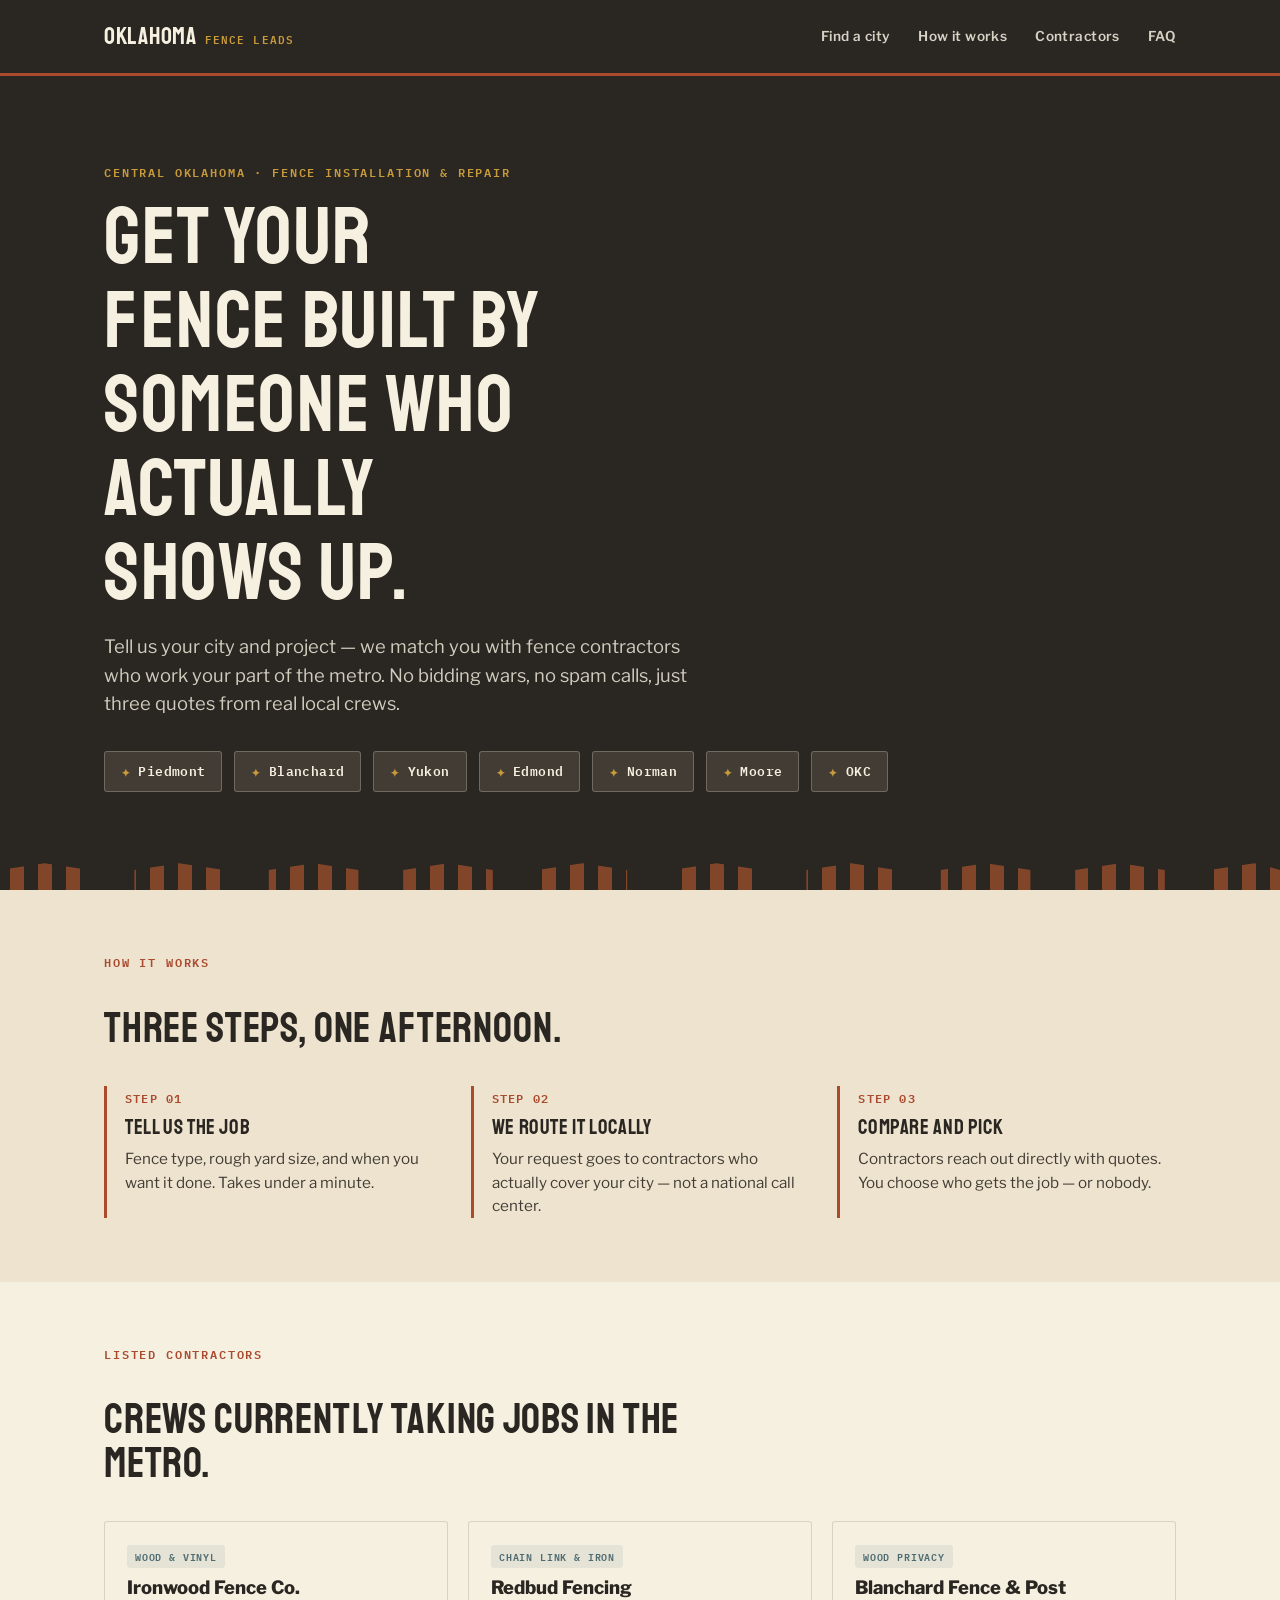
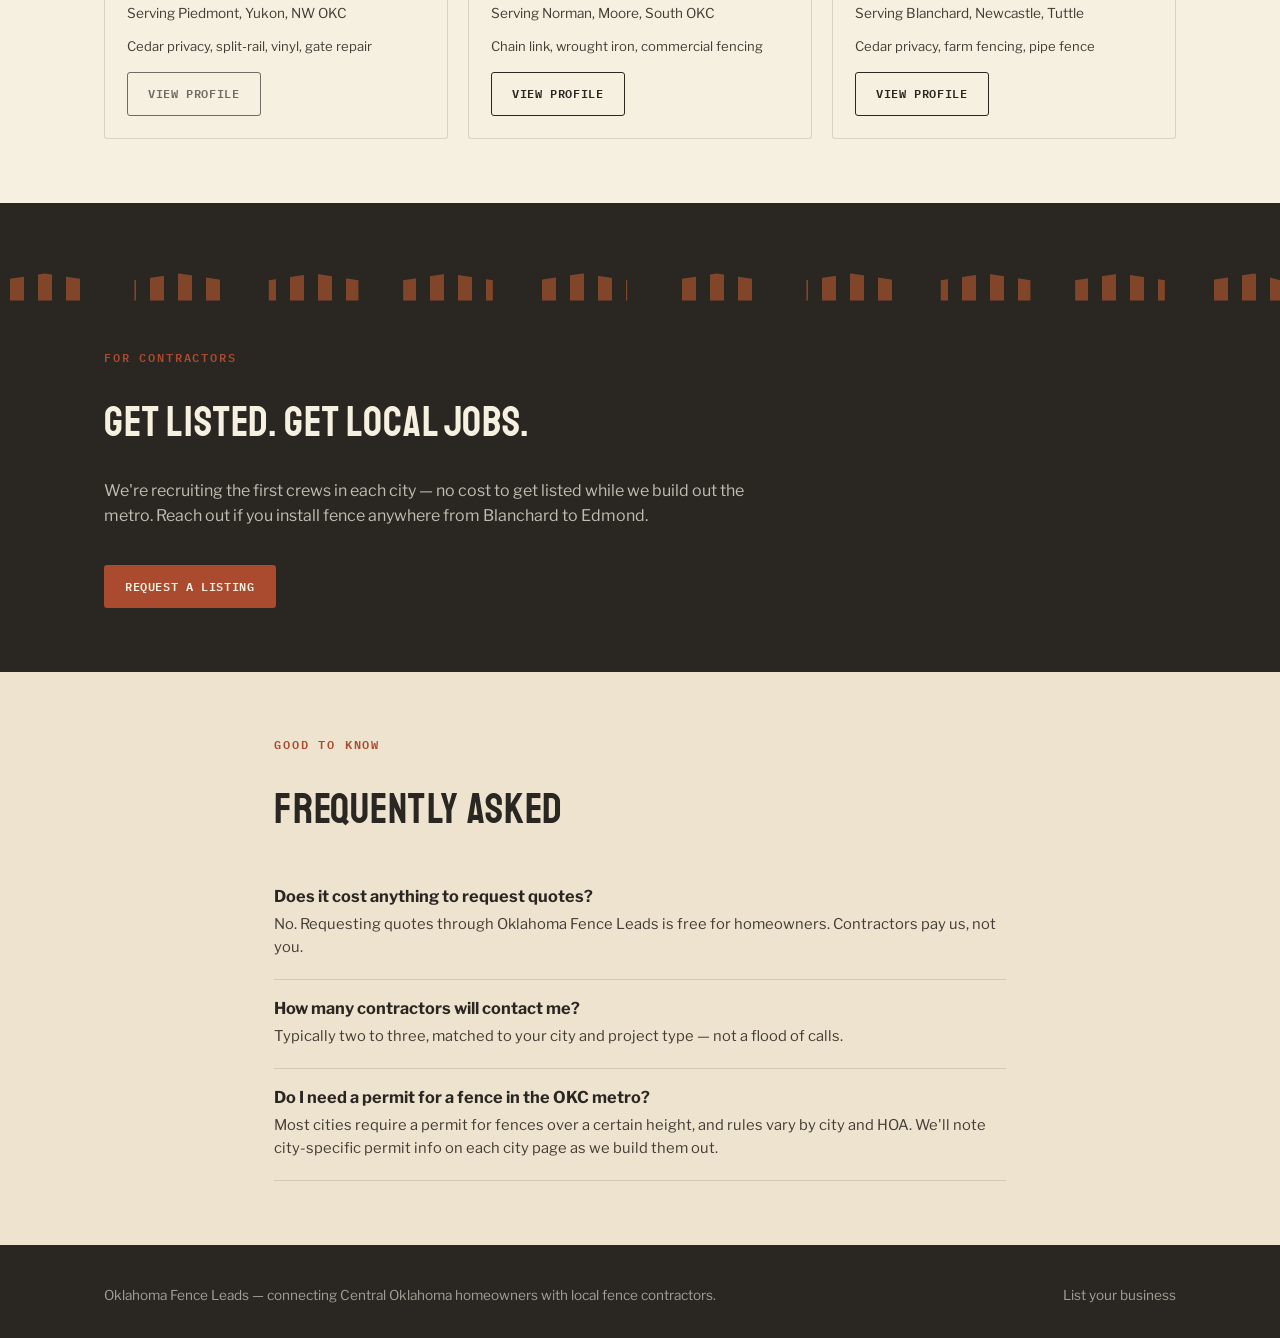
==== index.html @ 31445d44 "Add root index.html so the custom domain resolves to a page Copies the hub site content to the repo " ====
<!DOCTYPE html>
<html lang="en">
<head>
<meta charset="UTF-8">
<meta name="viewport" content="width=device-width, initial-scale=1.0">
<title>Oklahoma Fence Leads — Find Fence Contractors Across Central Oklahoma</title>
<link rel="stylesheet" href="style.css">
</head>
<body>

<header class="site-header">
  <div class="wrap">
    <a href="index.html" class="logo">OKLAHOMA <span>FENCE LEADS</span></a>
    <nav class="nav-links">
      <a href="#cities">Find a city</a>
      <a href="#how">How it works</a>
      <a href="#businesses">Contractors</a>
      <a href="#faq">FAQ</a>
    </nav>
  </div>
</header>

<section class="hero">
  <div class="wrap">
    <span class="eyebrow">Central Oklahoma · Fence Installation &amp; Repair</span>
    <h1>Get your fence built by someone who actually shows up.</h1>
    <p class="lede">Tell us your city and project — we match you with fence contractors who work your part of the metro. No bidding wars, no spam calls, just three quotes from real local crews.</p>

    <div id="cities" class="city-picker">
      <span class="city-chip">Piedmont</span>
      <span class="city-chip">Blanchard</span>
      <span class="city-chip">Yukon</span>
      <span class="city-chip">Edmond</span>
      <span class="city-chip">Norman</span>
      <span class="city-chip">Moore</span>
      <span class="city-chip">OKC</span>
    </div>
  </div>
  <div class="picket-divider"></div>
</section>

<section id="how" class="bg-limestone">
  <div class="wrap">
    <div class="section-head">
      <span class="eyebrow">How it works</span>
      <h2>Three steps, one afternoon.</h2>
    </div>
    <div class="steps">
      <div class="step">
        <span class="num">STEP 01</span>
        <h3>Tell us the job</h3>
        <p>Fence type, rough yard size, and when you want it done. Takes under a minute.</p>
      </div>
      <div class="step">
        <span class="num">STEP 02</span>
        <h3>We route it locally</h3>
        <p>Your request goes to contractors who actually cover your city — not a national call center.</p>
      </div>
      <div class="step">
        <span class="num">STEP 03</span>
        <h3>Compare and pick</h3>
        <p>Contractors reach out directly with quotes. You choose who gets the job — or nobody.</p>
      </div>
    </div>
  </div>
</section>

<section id="businesses">
  <div class="wrap">
    <div class="section-head">
      <span class="eyebrow">Listed contractors</span>
      <h2>Crews currently taking jobs in the metro.</h2>
    </div>
    <div class="card-grid">

      <div class="biz-card">
        <span class="badge">Wood &amp; Vinyl</span>
        <h3>Ironwood Fence Co.</h3>
        <div class="meta">Serving Piedmont, Yukon, NW OKC</div>
        <div class="services">Cedar privacy, split-rail, vinyl, gate repair</div>
        <div class="card-actions">
          <span class="btn btn-outline" style="cursor:default; opacity:0.65;">View profile</span>
        </div>
      </div>

      <div class="biz-card">
        <span class="badge">Chain Link &amp; Iron</span>
        <h3>Redbud Fencing</h3>
        <div class="meta">Serving Norman, Moore, South OKC</div>
        <div class="services">Chain link, wrought iron, commercial fencing</div>
        <div class="card-actions">
          <a href="#" class="btn btn-outline">View profile</a>
        </div>
      </div>

      <div class="biz-card">
        <span class="badge">Wood Privacy</span>
        <h3>Blanchard Fence &amp; Post</h3>
        <div class="meta">Serving Blanchard, Newcastle, Tuttle</div>
        <div class="services">Cedar privacy, farm fencing, pipe fence</div>
        <div class="card-actions">
          <a href="#" class="btn btn-outline">View profile</a>
        </div>
      </div>

    </div>
  </div>
</section>

<section class="bg-iron">
  <div class="picket-divider"></div>
  <div class="wrap" style="padding-top: 48px;">
    <div class="section-head">
      <span class="eyebrow">For contractors</span>
      <h2>Get listed. Get local jobs.</h2>
      <p style="color: rgba(246,240,225,0.75); margin-top: 12px;">We're recruiting the first crews in each city — no cost to get listed while we build out the metro. Reach out if you install fence anywhere from Blanchard to Edmond.</p>
    </div>
    <a href="#" class="btn btn-primary">Request a listing</a>
  </div>
</section>

<section id="faq" class="bg-limestone">
  <div class="wrap" style="max-width: 780px;">
    <div class="section-head">
      <span class="eyebrow">Good to know</span>
      <h2>Frequently asked</h2>
    </div>
    <div class="faq-item">
      <h3>Does it cost anything to request quotes?</h3>
      <p>No. Requesting quotes through Oklahoma Fence Leads is free for homeowners. Contractors pay us, not you.</p>
    </div>
    <div class="faq-item">
      <h3>How many contractors will contact me?</h3>
      <p>Typically two to three, matched to your city and project type — not a flood of calls.</p>
    </div>
    <div class="faq-item">
      <h3>Do I need a permit for a fence in the OKC metro?</h3>
      <p>Most cities require a permit for fences over a certain height, and rules vary by city and HOA. We'll note city-specific permit info on each city page as we build them out.</p>
    </div>
  </div>
</section>

<footer class="site-footer">
  <div class="wrap">
    <div>Oklahoma Fence Leads — connecting Central Oklahoma homeowners with local fence contractors.</div>
    <div><a href="#">List your business</a></div>
  </div>
</footer>

</body>
</html>
---- style.css ----
/* ============================================
   OKC METRO FENCE — design tokens
   Cedar posts, red-dirt clay, limestone caliche,
   ironwork charcoal. Signage-inspired display type.
   ============================================ */

@import url('https://fonts.googleapis.com/css2?family=Staatliches&family=Libre+Franklin:wght@400;500;600;700;800&family=IBM+Plex+Mono:wght@500;600&display=swap');

:root {
  --cedar: #8B4A2B;
  --clay: #AA4A2E;
  --clay-dark: #863823;
  --limestone: #EDE3CF;
  --limestone-hi: #F6F0E1;
  --iron: #2A2622;
  --iron-soft: #423C34;
  --prairie: #4E6B72;
  --gold: #C79A3B;
  --line: rgba(42,38,34,0.14);

  --display: 'Staatliches', sans-serif;
  --body: 'Libre Franklin', sans-serif;
  --mono: 'IBM Plex Mono', monospace;

  --radius: 3px;
}

* { box-sizing: border-box; }

html { scroll-behavior: smooth; }

body {
  margin: 0;
  font-family: var(--body);
  color: var(--iron);
  background: var(--limestone-hi);
  line-height: 1.55;
  -webkit-font-smoothing: antialiased;
}

h1, h2, h3, .display {
  font-family: var(--display);
  letter-spacing: 0.02em;
  font-weight: 400;
  line-height: 1.05;
  text-transform: uppercase;
  color: var(--iron);
}

h1 { font-size: clamp(2.6rem, 7vw, 5rem); }
h2 { font-size: clamp(1.8rem, 4vw, 2.6rem); }
h3 { font-size: 1.3rem; letter-spacing: 0.03em; }

p { margin: 0 0 1rem; }

a { color: inherit; text-decoration: none; }

.eyebrow {
  font-family: var(--mono);
  font-size: 0.72rem;
  letter-spacing: 0.16em;
  text-transform: uppercase;
  color: var(--clay);
  font-weight: 600;
}

.wrap {
  max-width: 1120px;
  margin: 0 auto;
  padding: 0 24px;
}

/* ---------- header ---------- */
.site-header {
  background: var(--iron);
  color: var(--limestone-hi);
  padding: 18px 0;
  position: sticky;
  top: 0;
  z-index: 50;
  border-bottom: 3px solid var(--clay);
}
.site-header .wrap {
  display: flex;
  align-items: center;
  justify-content: space-between;
}
.logo {
  font-family: var(--display);
  font-size: 1.5rem;
  letter-spacing: 0.03em;
  color: var(--limestone-hi);
  display: flex;
  align-items: baseline;
  gap: 8px;
}
.logo span {
  color: var(--gold);
  font-family: var(--mono);
  font-size: 0.7rem;
  letter-spacing: 0.1em;
  text-transform: uppercase;
  font-weight: 600;
}
.nav-links { display: flex; gap: 28px; font-size: 0.85rem; font-weight: 600; letter-spacing: 0.03em; }
.nav-links a { opacity: 0.85; }
.nav-links a:hover { opacity: 1; color: var(--gold); }

/* ---------- picket fence divider — signature element ---------- */
.picket-divider {
  height: 34px;
  width: 100%;
  background-repeat: repeat-x;
  background-size: 28px 34px;
  background-position: bottom;
  background-image:
    linear-gradient(var(--cedar), var(--cedar)),
    linear-gradient(var(--cedar), var(--cedar));
  background-image: repeating-linear-gradient(
    to right,
    var(--cedar) 0px,
    var(--cedar) 14px,
    transparent 14px,
    transparent 28px
  );
  clip-path: polygon(
    0% 100%, 0% 40%, 3.5% 20%, 7% 40%, 7% 100%,
    10.5% 100%, 10.5% 40%, 14% 20%, 17.5% 40%, 17.5% 100%,
    21% 100%, 21% 40%, 24.5% 20%, 28% 40%, 28% 100%,
    31.5% 100%, 31.5% 40%, 35% 20%, 38.5% 40%, 38.5% 100%,
    42% 100%, 42% 40%, 45.5% 20%, 49% 40%, 49% 100%,
    52.5% 100%, 52.5% 40%, 56% 20%, 59.5% 40%, 59.5% 100%,
    63% 100%, 63% 40%, 66.5% 20%, 70% 40%, 70% 100%,
    73.5% 100%, 73.5% 40%, 77% 20%, 80.5% 40%, 80.5% 100%,
    84% 100%, 84% 40%, 87.5% 20%, 91% 40%, 91% 100%,
    94.5% 100%, 94.5% 40%, 98% 20%, 100% 40%, 100% 100%
  );
  opacity: 0.9;
}
.picket-divider.rail::before {
  content: '';
}

/* ---------- hero ---------- */
.hero {
  background: var(--iron);
  color: var(--limestone-hi);
  padding: 84px 0 0;
  position: relative;
  overflow: hidden;
}
.hero .wrap { position: relative; z-index: 2; padding-bottom: 56px; }
.hero .eyebrow { color: var(--gold); }
.hero h1 { color: var(--limestone-hi); margin: 10px 0 18px; max-width: 11ch; }
.hero p.lede {
  font-size: 1.15rem;
  max-width: 46ch;
  color: rgba(246,240,225,0.82);
  margin-bottom: 32px;
}

/* ---------- city picker (mile-marker styled chips) ---------- */
.city-picker {
  display: flex;
  flex-wrap: wrap;
  gap: 12px;
  margin-bottom: 8px;
}
.city-chip {
  font-family: var(--mono);
  font-size: 0.8rem;
  font-weight: 600;
  letter-spacing: 0.03em;
  color: var(--limestone-hi);
  background: var(--iron-soft);
  border: 1px solid rgba(246,240,225,0.25);
  border-radius: var(--radius);
  padding: 10px 16px;
  display: inline-flex;
  align-items: center;
  gap: 8px;
  transition: background 0.15s, border-color 0.15s, transform 0.15s;
}
.city-chip::before {
  content: '\2726';
  color: var(--gold);
  font-size: 0.7rem;
}
.city-chip:hover {
  background: var(--clay);
  border-color: var(--clay);
  transform: translateY(-1px);
}

/* ---------- sections ---------- */
section { padding: 64px 0; }
.section-head { margin-bottom: 36px; max-width: 60ch; }
.section-head .eyebrow { display: block; margin-bottom: 10px; }

.bg-limestone { background: var(--limestone); }
.bg-iron { background: var(--iron); color: var(--limestone-hi); }
.bg-iron h2, .bg-iron h3 { color: var(--limestone-hi); }

/* ---------- how it works ---------- */
.steps {
  display: grid;
  grid-template-columns: repeat(3, 1fr);
  gap: 28px;
}
.step {
  border-left: 3px solid var(--clay);
  padding-left: 18px;
}
.step .num {
  font-family: var(--mono);
  font-size: 0.75rem;
  color: var(--clay);
  font-weight: 600;
  letter-spacing: 0.1em;
}
.step h3 { margin: 6px 0 8px; }
.step p { font-size: 0.95rem; color: var(--iron-soft); margin: 0; }

/* ---------- business cards ---------- */
.card-grid {
  display: grid;
  grid-template-columns: repeat(auto-fill, minmax(280px, 1fr));
  gap: 20px;
}
.biz-card {
  background: var(--limestone-hi);
  border: 1px solid var(--line);
  border-radius: var(--radius);
  padding: 22px;
  transition: box-shadow 0.15s, transform 0.15s;
}
.biz-card:hover { box-shadow: 0 8px 24px rgba(42,38,34,0.12); transform: translateY(-2px); }
.biz-card .badge {
  display: inline-block;
  font-family: var(--mono);
  font-size: 0.65rem;
  letter-spacing: 0.08em;
  text-transform: uppercase;
  font-weight: 600;
  color: var(--prairie);
  background: rgba(78,107,114,0.1);
  border-radius: var(--radius);
  padding: 3px 8px;
  margin-bottom: 10px;
}
.biz-card h3 { margin: 0 0 6px; text-transform: none; font-family: var(--body); font-weight: 800; font-size: 1.15rem; letter-spacing: 0; }
.biz-card .meta { font-size: 0.85rem; color: var(--iron-soft); margin-bottom: 12px; }
.biz-card .services { font-size: 0.82rem; color: var(--iron-soft); margin-bottom: 16px; }
.biz-card .card-actions { display: flex; gap: 10px; }

.btn {
  display: inline-flex;
  align-items: center;
  justify-content: center;
  font-family: var(--mono);
  font-size: 0.78rem;
  font-weight: 600;
  letter-spacing: 0.05em;
  text-transform: uppercase;
  padding: 11px 20px;
  border-radius: var(--radius);
  border: 1px solid transparent;
  cursor: pointer;
}
.btn-primary { background: var(--clay); color: var(--limestone-hi); }
.btn-primary:hover { background: var(--clay-dark); }
.btn-outline { background: transparent; color: var(--iron); border-color: var(--iron); }
.btn-outline:hover { background: var(--iron); color: var(--limestone-hi); }
.btn-outline.on-dark { color: var(--limestone-hi); border-color: rgba(246,240,225,0.4); }
.btn-outline.on-dark:hover { background: var(--limestone-hi); color: var(--iron); }
.btn-block { width: 100%; }

/* ---------- lead form ---------- */
.lead-form {
  background: var(--limestone-hi);
  border: 1px solid var(--line);
  border-radius: var(--radius);
  padding: 32px;
}
.lead-form .field { margin-bottom: 16px; }
.lead-form label {
  display: block;
  font-family: var(--mono);
  font-size: 0.72rem;
  letter-spacing: 0.08em;
  text-transform: uppercase;
  color: var(--iron-soft);
  margin-bottom: 6px;
}
.lead-form input, .lead-form select, .lead-form textarea {
  width: 100%;
  font-family: var(--body);
  font-size: 0.95rem;
  padding: 11px 13px;
  border: 1px solid var(--line);
  border-radius: var(--radius);
  background: #fff;
  color: var(--iron);
}
.lead-form input:focus, .lead-form select:focus, .lead-form textarea:focus {
  outline: 2px solid var(--clay);
  outline-offset: 1px;
}
.form-row { display: flex; gap: 14px; }
.form-row .field { flex: 1; }

.confirm-box {
  display: none;
  background: rgba(78,107,114,0.1);
  border: 1px solid var(--prairie);
  border-radius: var(--radius);
  padding: 20px;
  font-size: 0.92rem;
}
.confirm-box strong { display: block; font-family: var(--display); font-size: 1.1rem; letter-spacing: 0.02em; margin-bottom: 4px; text-transform: uppercase; }

/* ---------- FAQ ---------- */
.faq-item { border-bottom: 1px solid var(--line); padding: 20px 0; }
.faq-item h3 { text-transform: none; font-family: var(--body); font-weight: 700; font-size: 1.02rem; letter-spacing: 0; margin: 0 0 8px; }
.faq-item p { font-size: 0.92rem; color: var(--iron-soft); margin: 0; }

/* ---------- footer ---------- */
.site-footer {
  background: var(--iron);
  color: rgba(246,240,225,0.6);
  padding: 40px 0 32px;
  font-size: 0.85rem;
}
.site-footer .wrap { display: flex; justify-content: space-between; flex-wrap: wrap; gap: 20px; }
.site-footer a:hover { color: var(--gold); }

/* ---------- profile page specifics ---------- */
.profile-hero {
  background: var(--iron);
  color: var(--limestone-hi);
  padding: 56px 0;
}
.profile-hero .badge-row { display: flex; gap: 8px; margin-bottom: 14px; }
.profile-hero .badge-row .badge {
  font-family: var(--mono);
  font-size: 0.68rem;
  letter-spacing: 0.08em;
  text-transform: uppercase;
  font-weight: 600;
  color: var(--gold);
  border: 1px solid rgba(199,154,59,0.5);
  border-radius: var(--radius);
  padding: 4px 10px;
}
.profile-hero h1 { color: var(--limestone-hi); font-size: clamp(2rem, 5vw, 3.2rem); }
.profile-grid {
  display: grid;
  grid-template-columns: 1.6fr 1fr;
  gap: 40px;
  align-items: start;
}
.info-list { list-style: none; margin: 0; padding: 0; }
.info-list li { display: flex; gap: 10px; padding: 10px 0; border-bottom: 1px solid var(--line); font-size: 0.92rem; }
.info-list .k { font-family: var(--mono); font-size: 0.72rem; text-transform: uppercase; letter-spacing: 0.06em; color: var(--prairie); min-width: 120px; }

.breadcrumb { font-family: var(--mono); font-size: 0.75rem; color: rgba(246,240,225,0.6); margin-bottom: 20px; }
.breadcrumb a:hover { color: var(--gold); }

/* ---------- responsive ---------- */
@media (max-width: 780px) {
  .steps { grid-template-columns: 1fr; gap: 32px; }
  .profile-grid { grid-template-columns: 1fr; }
  .nav-links { display: none; }
  .form-row { flex-direction: column; gap: 0; }
  .site-footer .wrap { flex-direction: column; }
  .logo { font-size: 1.15rem; }
}

@media (prefers-reduced-motion: reduce) {
  * { transition: none !important; scroll-behavior: auto !important; }
}
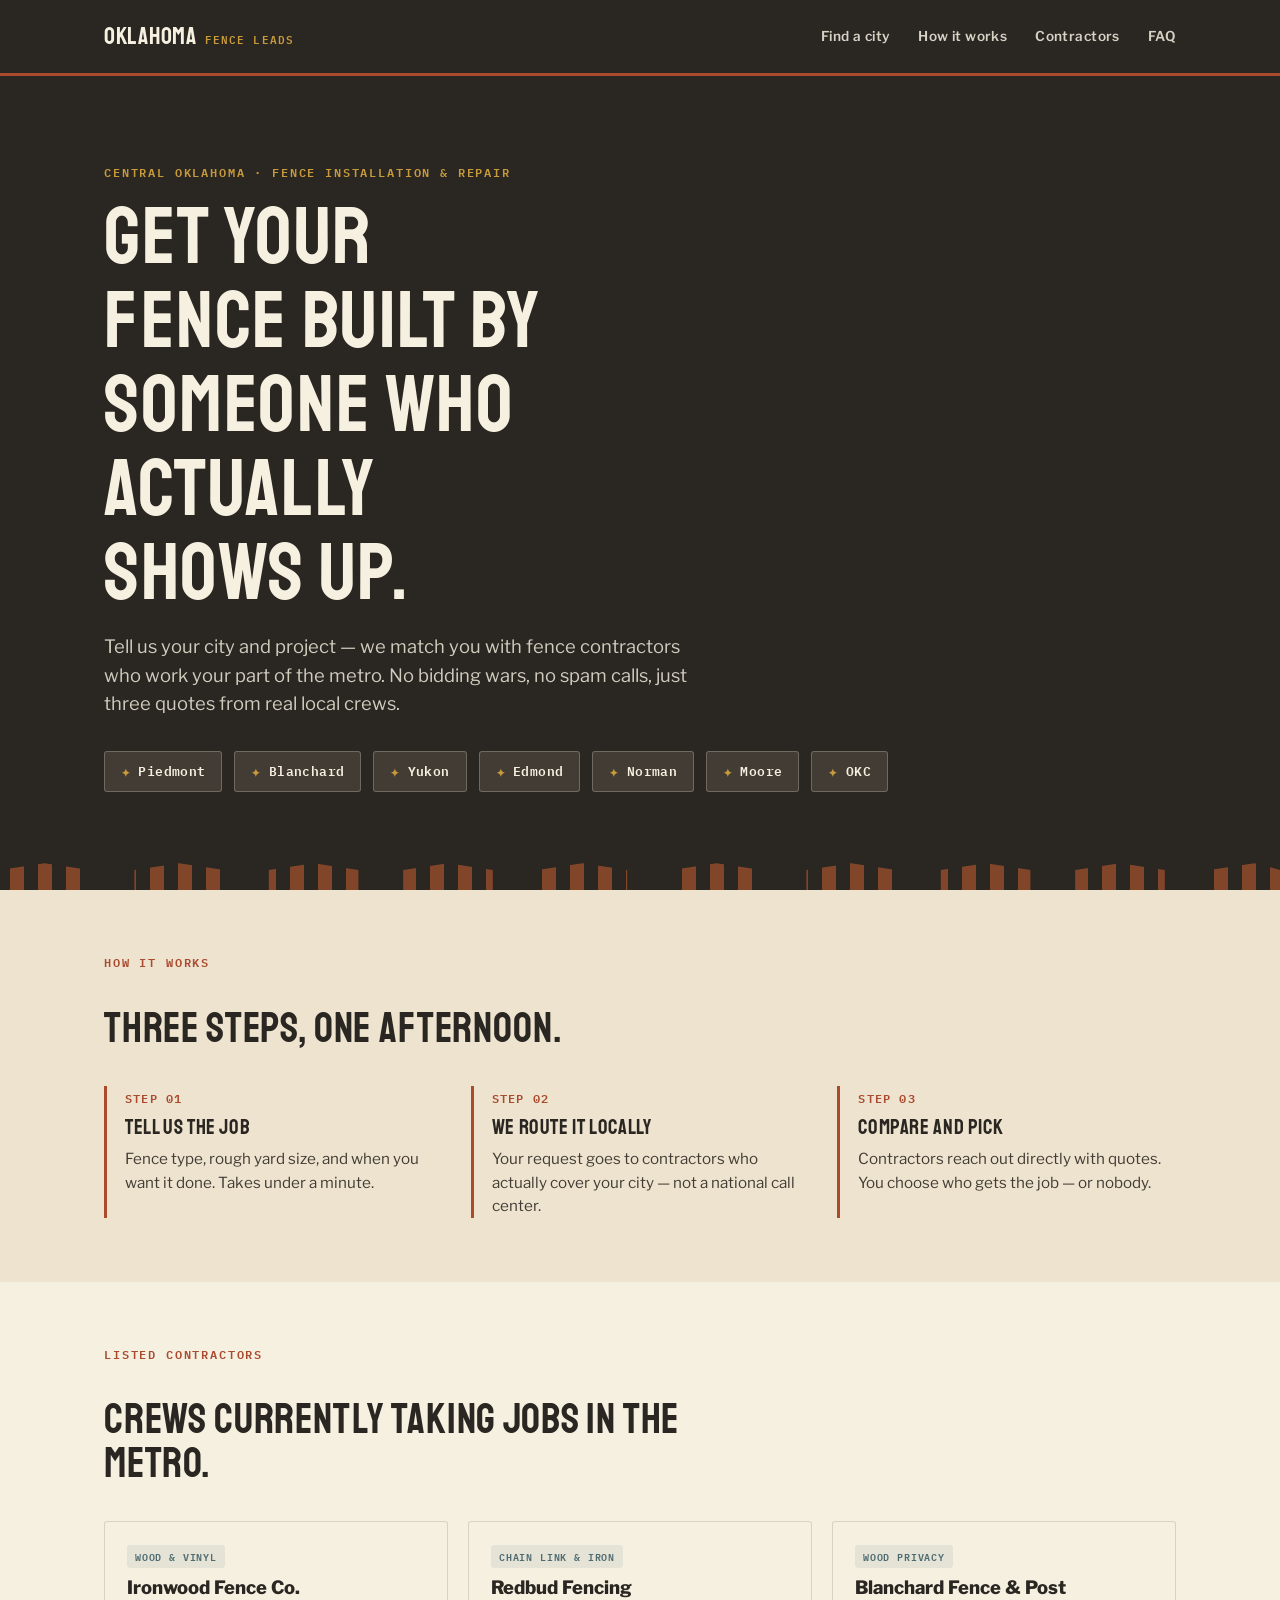
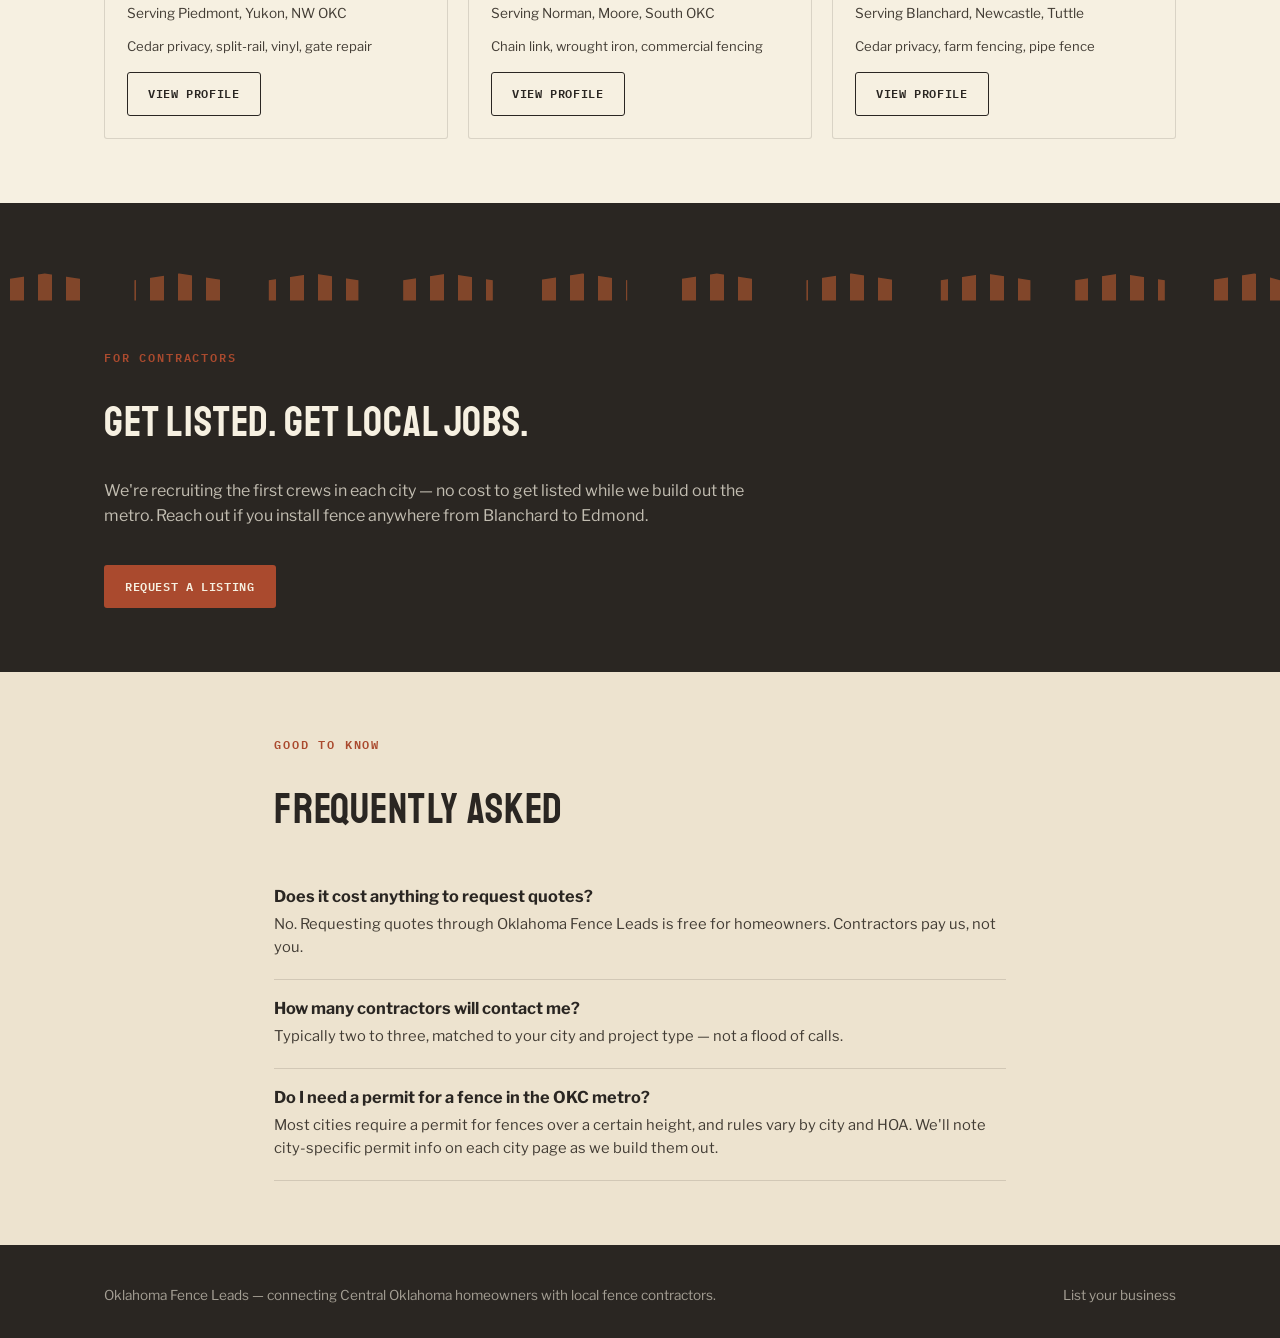
==== commit 5b3af9d3: "Restore internal navigation now that all sites share one domain City picker, breadcrumbs, "Find a ci" ====
--- a/index.html
+++ b/index.html
@@ -27,13 +27,13 @@
     <p class="lede">Tell us your city and project — we match you with fence contractors who work your part of the metro. No bidding wars, no spam calls, just three quotes from real local crews.</p>
 
     <div id="cities" class="city-picker">
-      <span class="city-chip">Piedmont</span>
-      <span class="city-chip">Blanchard</span>
-      <span class="city-chip">Yukon</span>
-      <span class="city-chip">Edmond</span>
-      <span class="city-chip">Norman</span>
-      <span class="city-chip">Moore</span>
-      <span class="city-chip">OKC</span>
+      <a href="fence-piedmont/" class="city-chip">Piedmont</a>
+      <a href="fence-blanchard/" class="city-chip">Blanchard</a>
+      <a href="fence-yukon/" class="city-chip">Yukon</a>
+      <a href="fence-edmond/" class="city-chip">Edmond</a>
+      <a href="fence-norman/" class="city-chip">Norman</a>
+      <a href="fence-moore/" class="city-chip">Moore</a>
+      <a href="fence-okc/" class="city-chip">OKC</a>
     </div>
   </div>
   <div class="picket-divider"></div>
@@ -79,7 +79,7 @@
         <div class="meta">Serving Piedmont, Yukon, NW OKC</div>
         <div class="services">Cedar privacy, split-rail, vinyl, gate repair</div>
         <div class="card-actions">
-          <span class="btn btn-outline" style="cursor:default; opacity:0.65;">View profile</span>
+          <a href="ironwood-fence-co/" class="btn btn-outline">View profile</a>
         </div>
       </div>
 
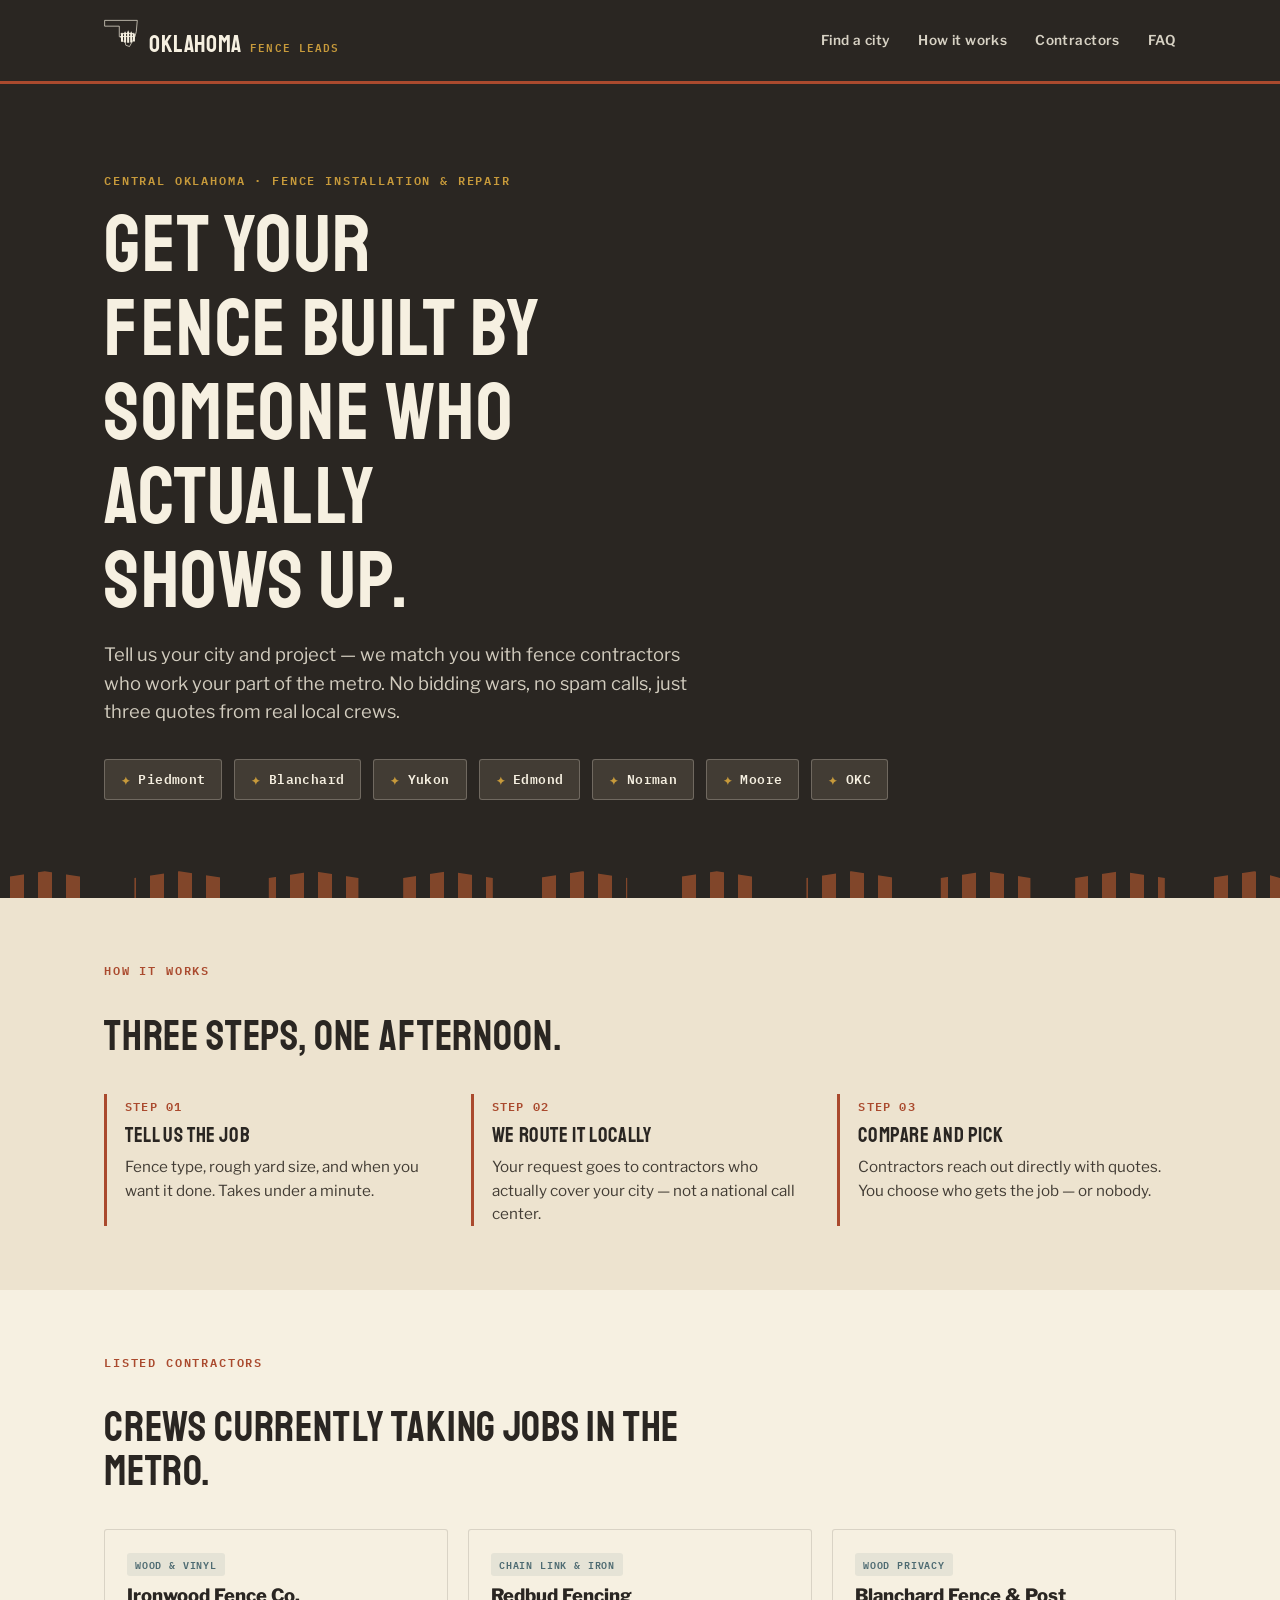
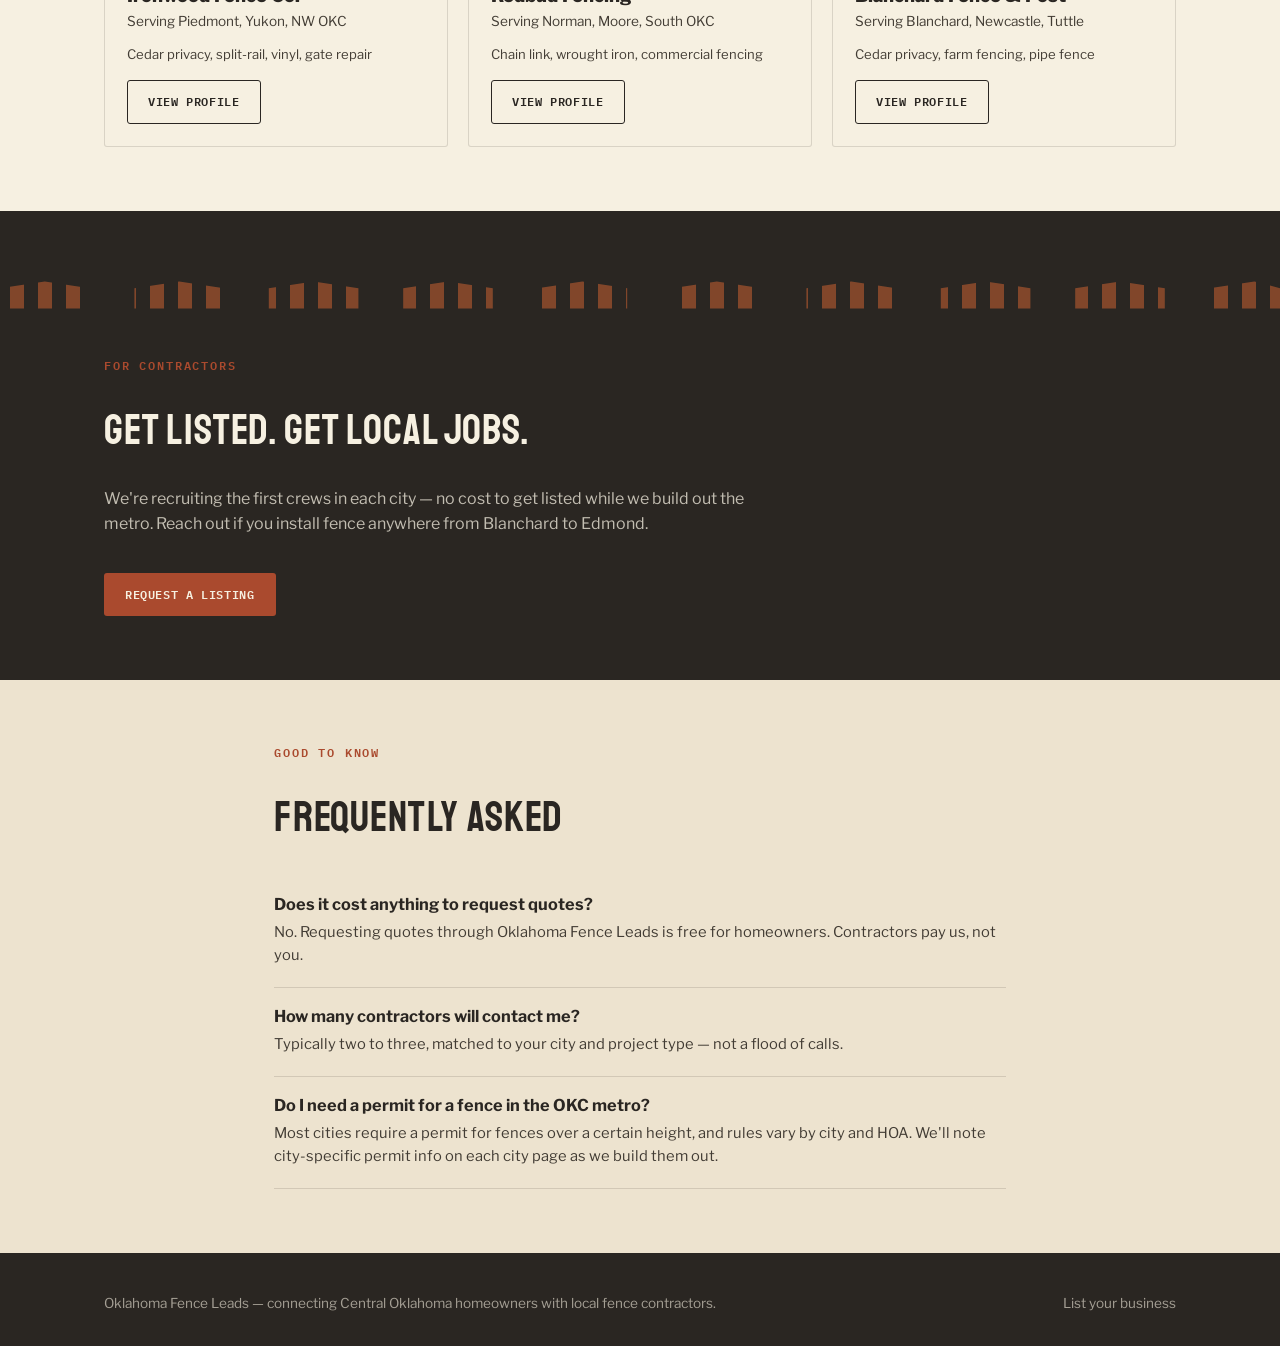
==== commit f6738ef5: "Add Oklahoma/picket-fence icon mark to the header logo Hand-recreated inline SVG (state outline with" ====
--- a/index.html
+++ b/index.html
@@ -10,7 +10,7 @@
 
 <header class="site-header">
   <div class="wrap">
-    <a href="index.html" class="logo">OKLAHOMA <span>FENCE LEADS</span></a>
+    <a href="index.html" class="logo"><svg class="logo-icon" viewBox="0 0 220 200" xmlns="http://www.w3.org/2000/svg" aria-hidden="true"><path d="M6,14 L196,14 L190,80 L182,110 L150,168 L128,160 L124,138 L104,134 L106,116 L90,110 L90,48 L6,48 Z" fill="#2A2622" stroke="#F6F0E1" stroke-width="4" stroke-linejoin="round" stroke-linecap="round"/><g fill="#F6F0E1"><rect x="98" y="88" width="76" height="5"/><rect x="94" y="106" width="78" height="5"/></g><g fill="#F6F0E1"><polygon points="100,140 100,96 106,86 112,96 112,140"/><polygon points="118,144 118,90 124,78 130,90 130,144"/><polygon points="136,146 136,86 142,72 148,86 148,146"/><polygon points="154,144 154,90 160,78 166,90 166,144"/><polygon points="170,138 170,96 176,86 182,96 182,138"/></g></svg>OKLAHOMA <span>FENCE LEADS</span></a>
     <nav class="nav-links">
       <a href="#cities">Find a city</a>
       <a href="#how">How it works</a>
--- a/style.css
+++ b/style.css
@@ -94,6 +94,13 @@
   align-items: baseline;
   gap: 8px;
 }
+.logo svg.logo-icon {
+  height: 34px;
+  width: auto;
+  display: block;
+  flex-shrink: 0;
+}
+
 .logo span {
   color: var(--gold);
   font-family: var(--mono);
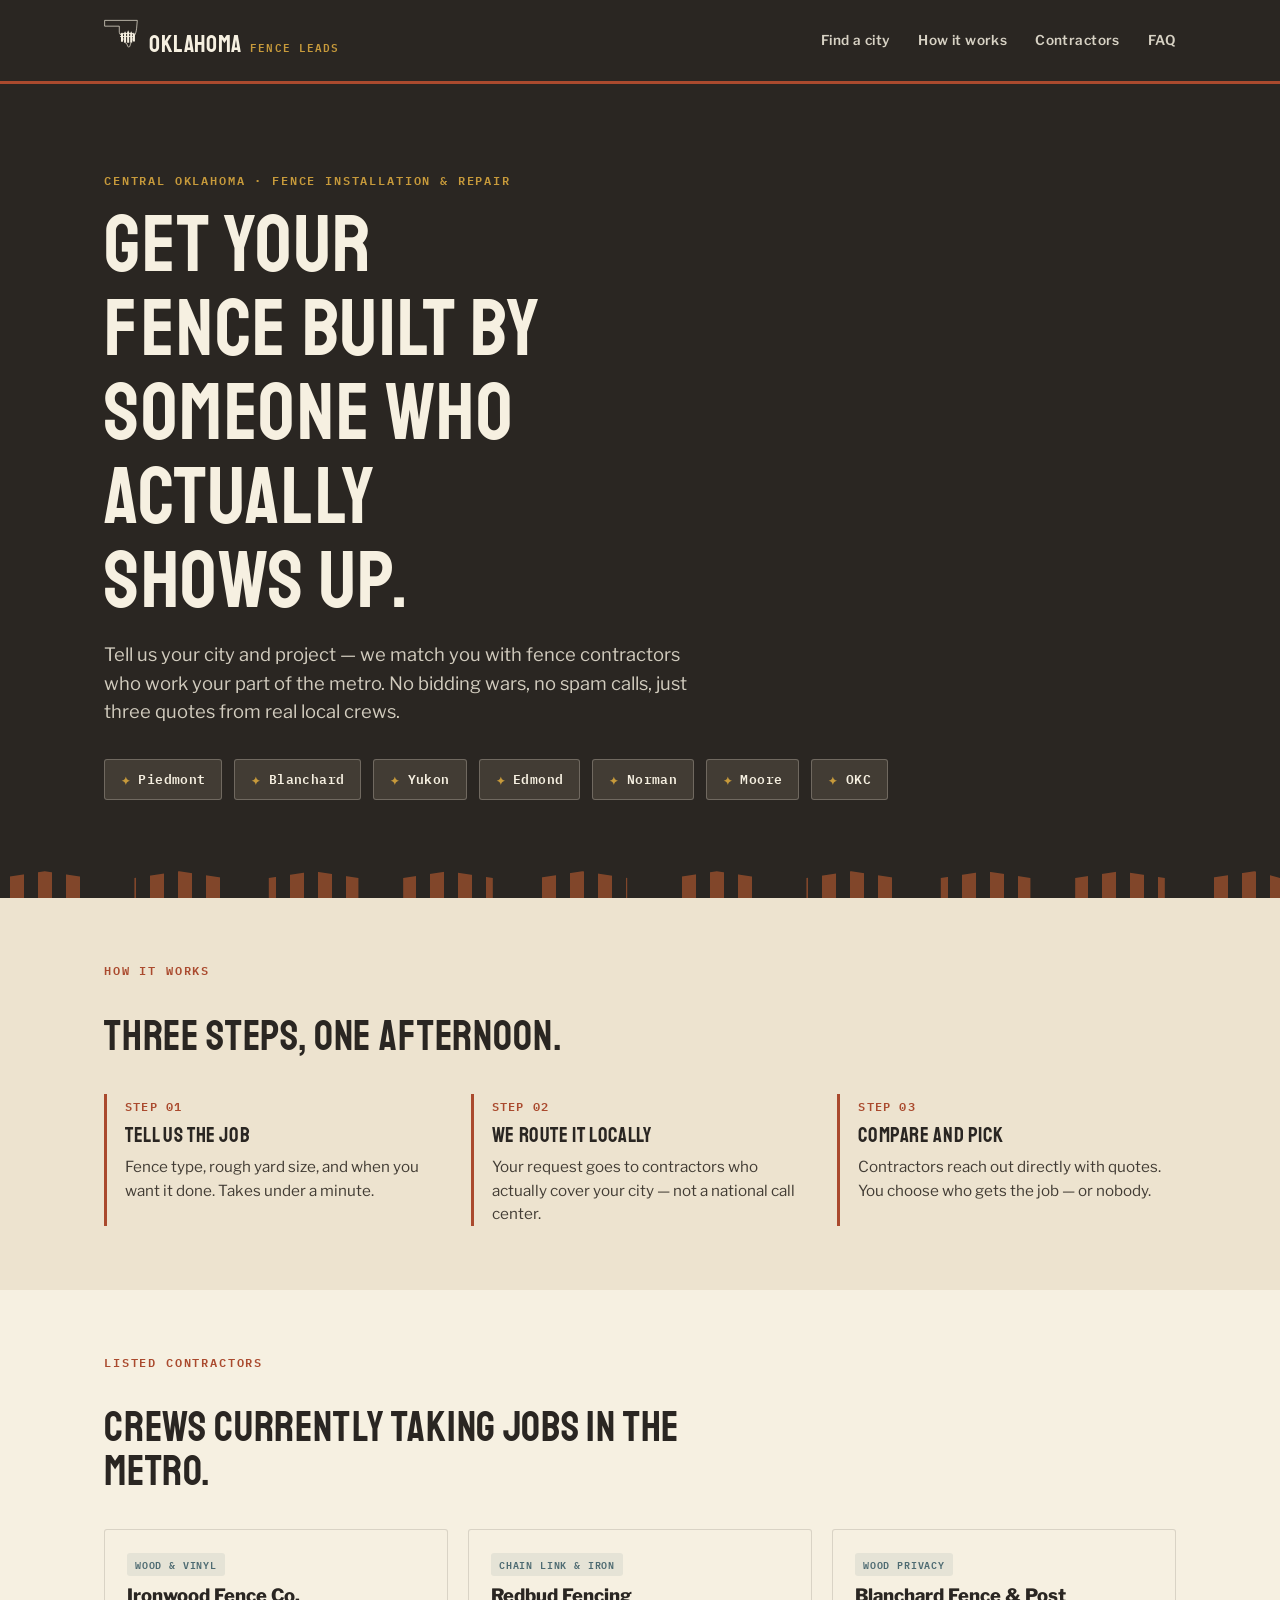
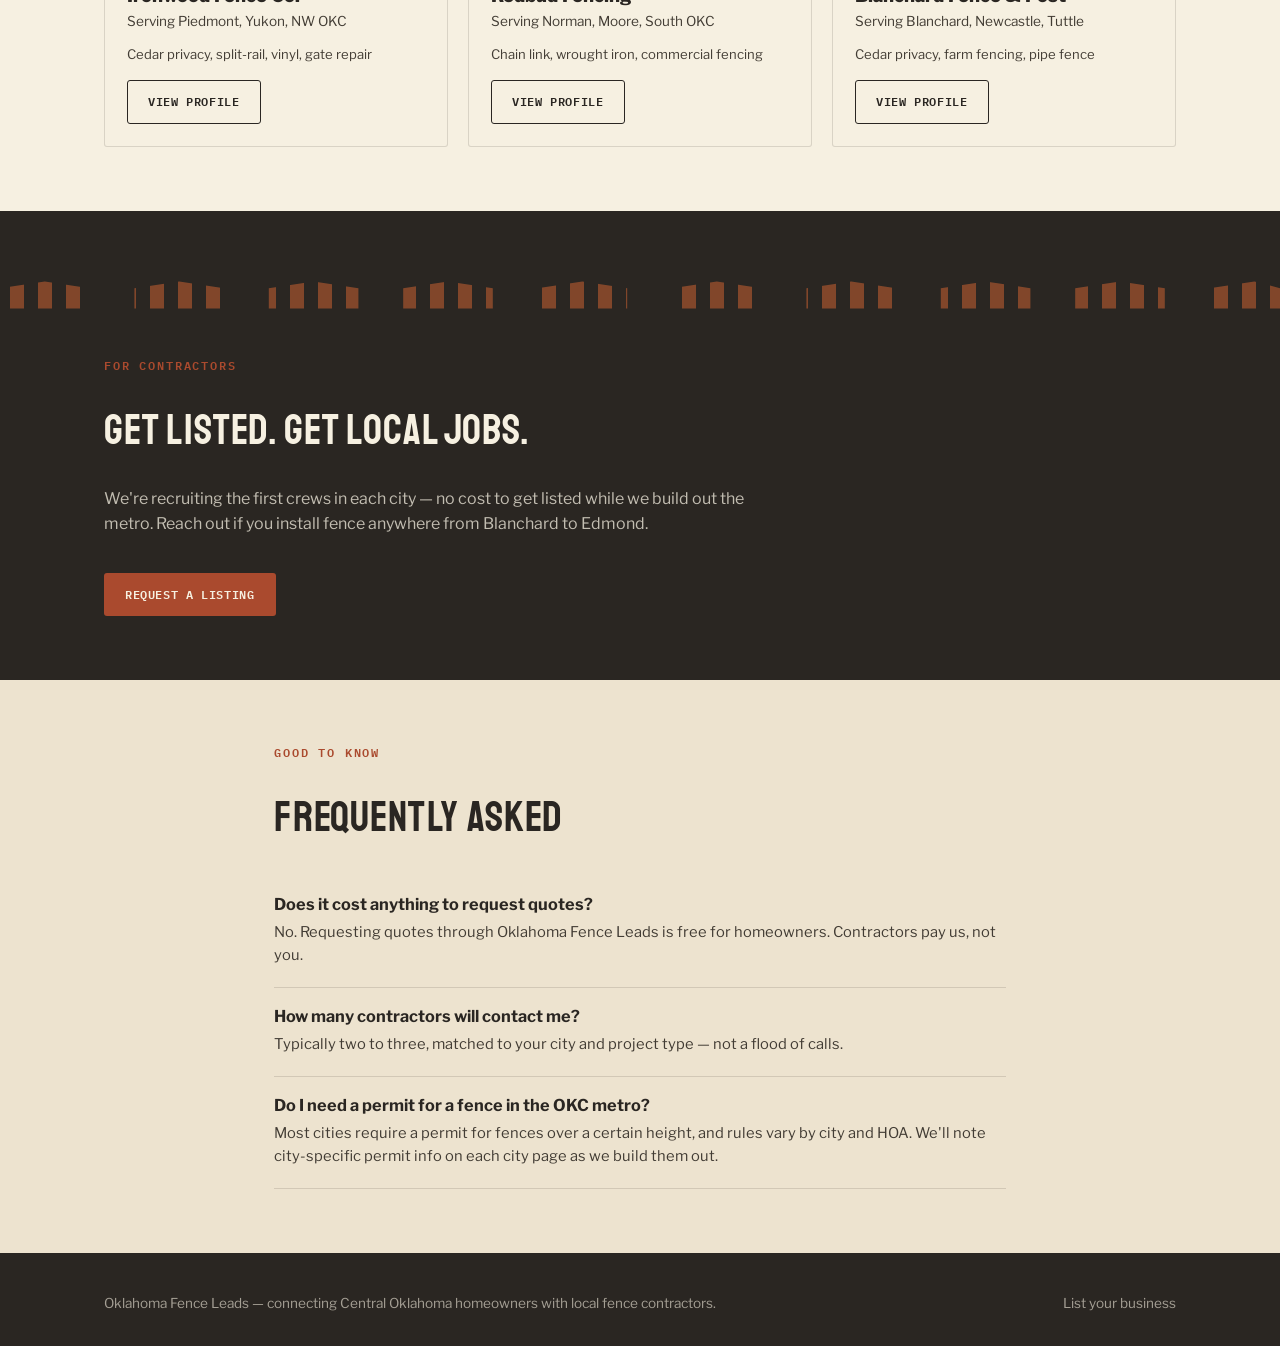
==== commit 66ef5604: "Refine header icon: smoother SE taper, softer torn-edge notch Second pass on the hand-recreated Okla" ====
--- a/index.html
+++ b/index.html
@@ -10,7 +10,7 @@
 
 <header class="site-header">
   <div class="wrap">
-    <a href="index.html" class="logo"><svg class="logo-icon" viewBox="0 0 220 200" xmlns="http://www.w3.org/2000/svg" aria-hidden="true"><path d="M6,14 L196,14 L190,80 L182,110 L150,168 L128,160 L124,138 L104,134 L106,116 L90,110 L90,48 L6,48 Z" fill="#2A2622" stroke="#F6F0E1" stroke-width="4" stroke-linejoin="round" stroke-linecap="round"/><g fill="#F6F0E1"><rect x="98" y="88" width="76" height="5"/><rect x="94" y="106" width="78" height="5"/></g><g fill="#F6F0E1"><polygon points="100,140 100,96 106,86 112,96 112,140"/><polygon points="118,144 118,90 124,78 130,90 130,144"/><polygon points="136,146 136,86 142,72 148,86 148,146"/><polygon points="154,144 154,90 160,78 166,90 166,144"/><polygon points="170,138 170,96 176,86 182,96 182,138"/></g></svg>OKLAHOMA <span>FENCE LEADS</span></a>
+    <a href="index.html" class="logo"><svg class="logo-icon" viewBox="0 0 220 200" xmlns="http://www.w3.org/2000/svg" aria-hidden="true"><path d="M6,14 L196,14 L192,60 C190,78 186,92 179,104 C171,118 162,132 152,166 C150,172 143,173 140,167 L133,150 L122,144 L118,124 L104,120 L108,100 L94,96 L90,84 L90,48 L6,48 Z" fill="#2A2622" stroke="#F6F0E1" stroke-width="4" stroke-linejoin="round" stroke-linecap="round"/><g fill="#F6F0E1"><rect x="98" y="88" width="76" height="5"/><rect x="94" y="106" width="78" height="5"/></g><g fill="#F6F0E1"><polygon points="100,140 100,96 106,86 112,96 112,140"/><polygon points="118,144 118,90 124,78 130,90 130,144"/><polygon points="136,146 136,86 142,72 148,86 148,146"/><polygon points="154,144 154,90 160,78 166,90 166,144"/><polygon points="170,138 170,96 176,86 182,96 182,138"/></g></svg>OKLAHOMA <span>FENCE LEADS</span></a>
     <nav class="nav-links">
       <a href="#cities">Find a city</a>
       <a href="#how">How it works</a>
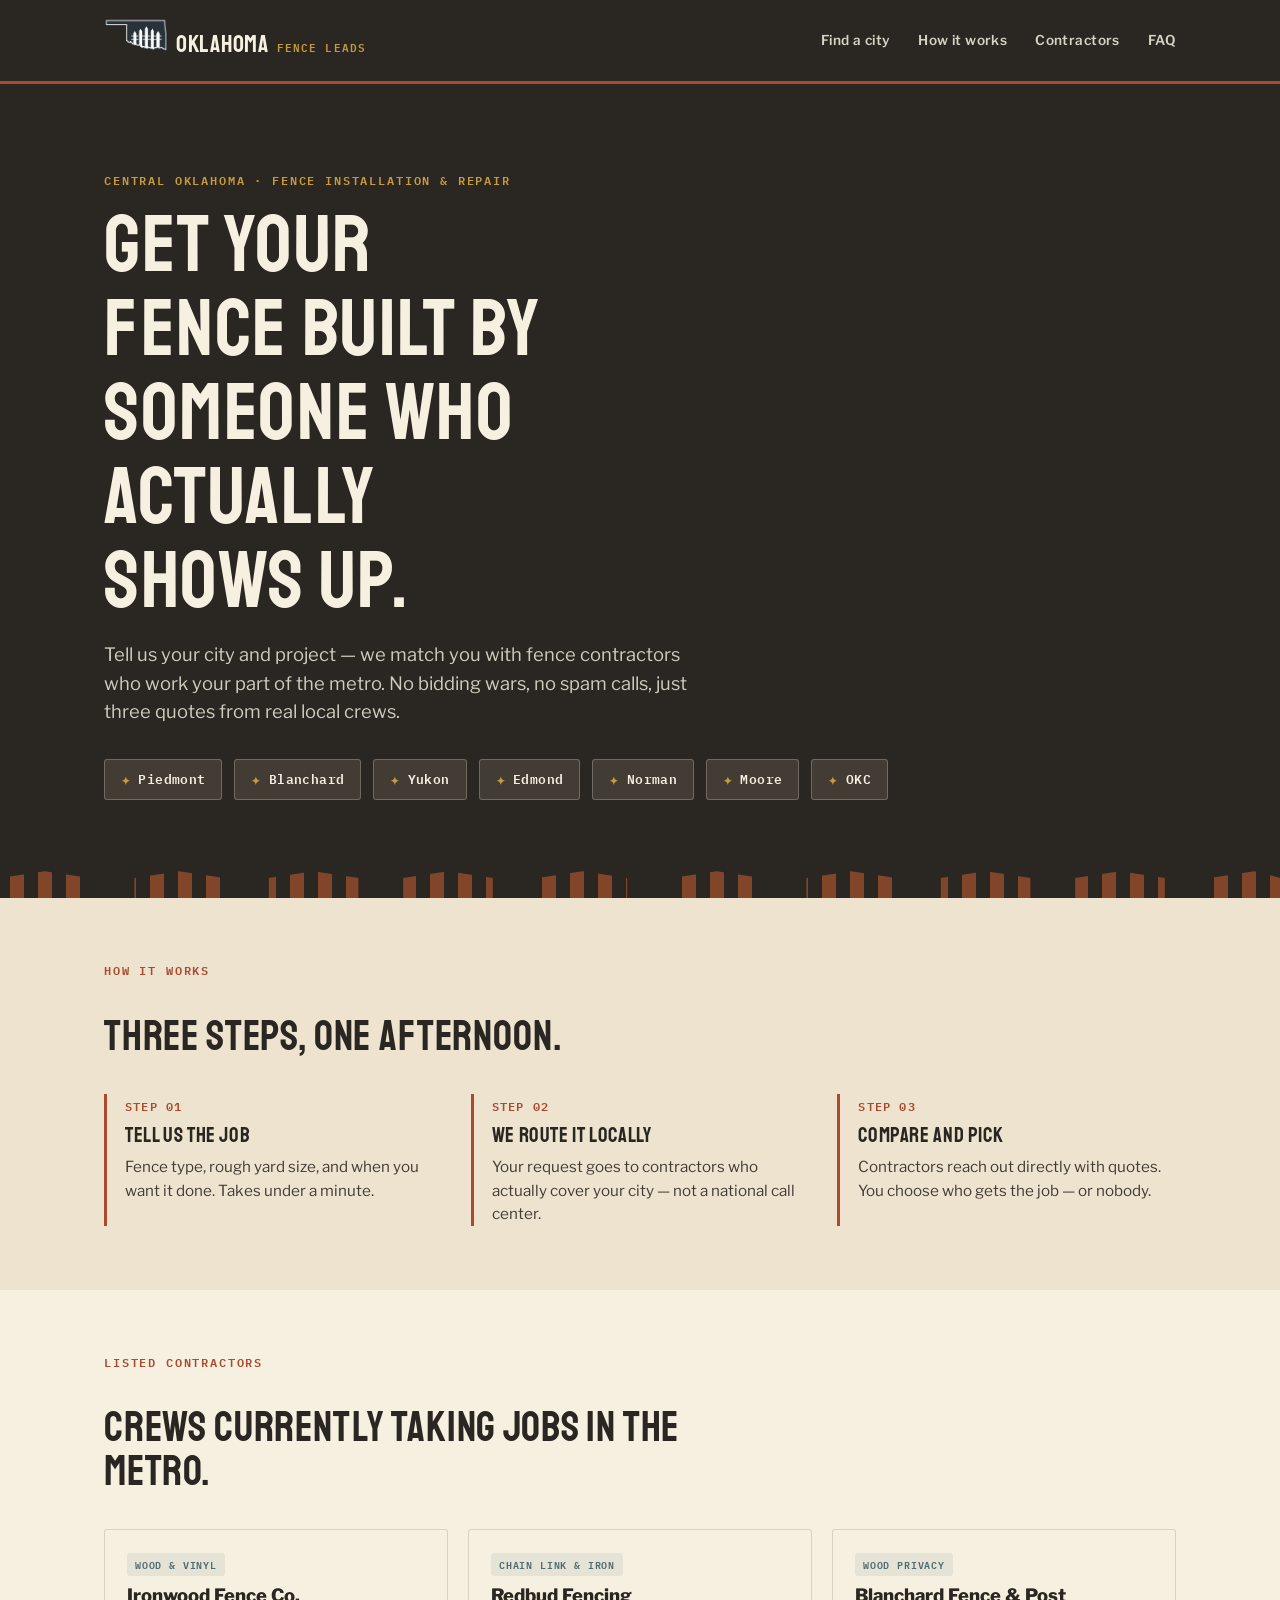
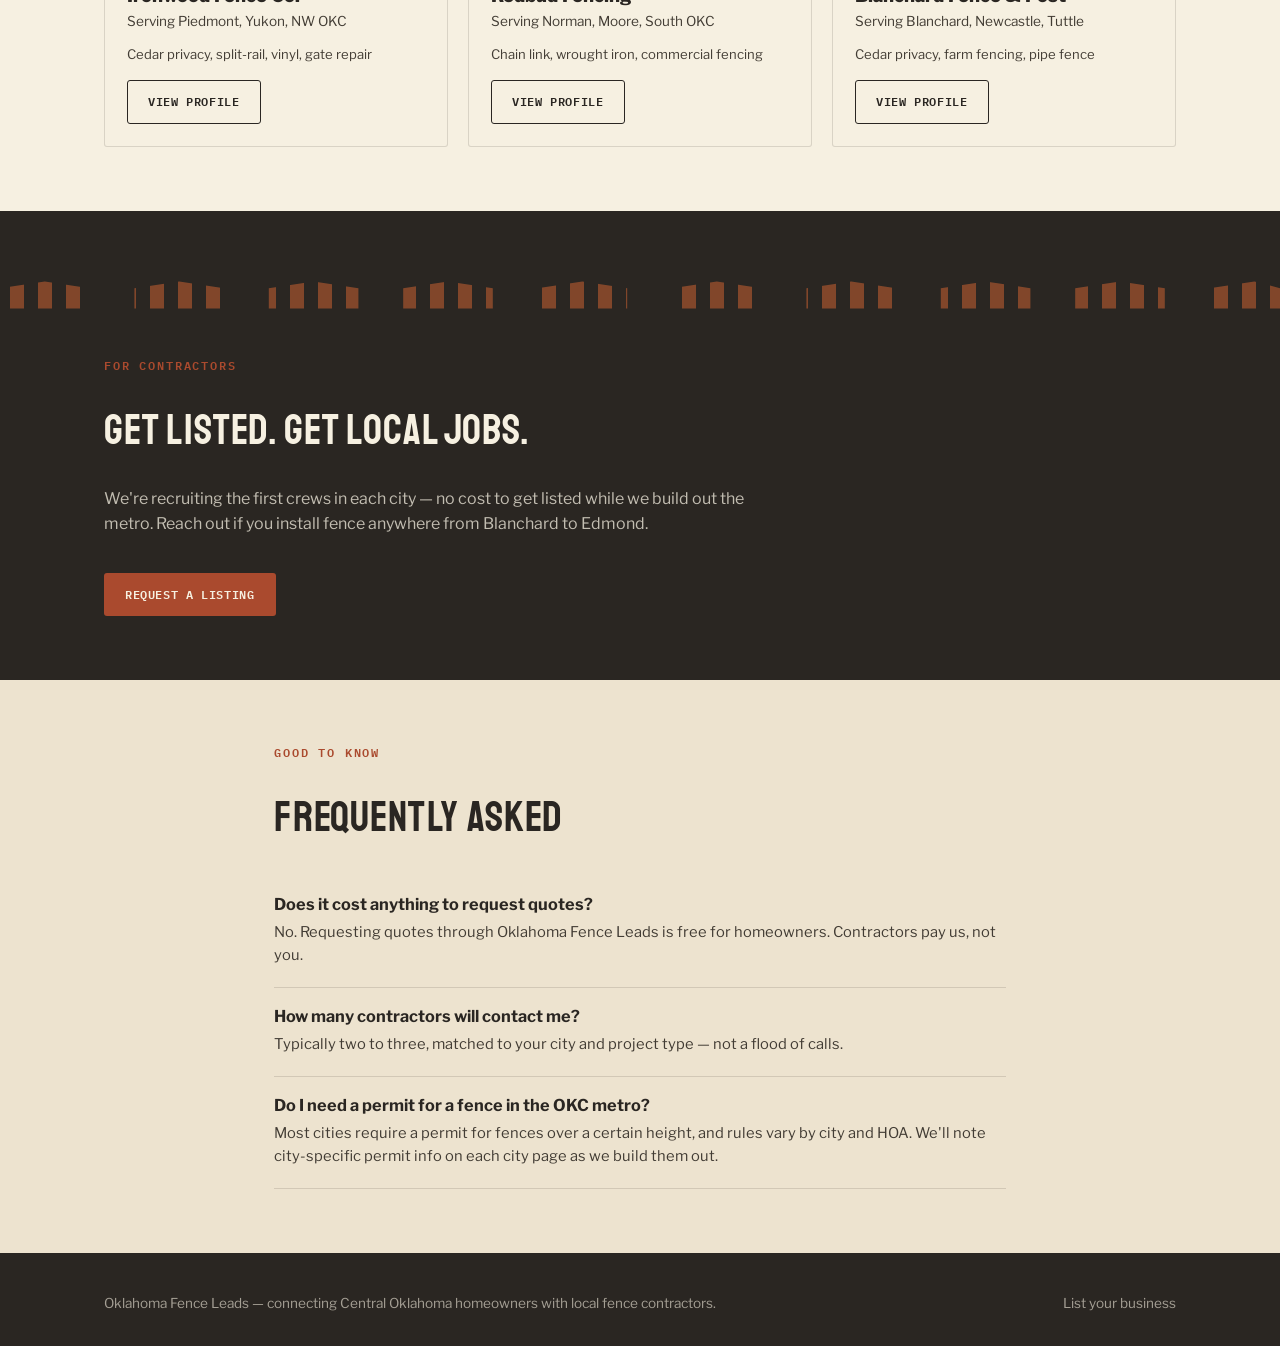
==== commit b68428f9: "Replace hand-drawn header icon with the actual logo artwork Cropped the icon mark out of the uploade" ====
--- a/index.html
+++ b/index.html
@@ -10,7 +10,7 @@
 
 <header class="site-header">
   <div class="wrap">
-    <a href="index.html" class="logo"><svg class="logo-icon" viewBox="0 0 220 200" xmlns="http://www.w3.org/2000/svg" aria-hidden="true"><path d="M6,14 L196,14 L192,60 C190,78 186,92 179,104 C171,118 162,132 152,166 C150,172 143,173 140,167 L133,150 L122,144 L118,124 L104,120 L108,100 L94,96 L90,84 L90,48 L6,48 Z" fill="#2A2622" stroke="#F6F0E1" stroke-width="4" stroke-linejoin="round" stroke-linecap="round"/><g fill="#F6F0E1"><rect x="98" y="88" width="76" height="5"/><rect x="94" y="106" width="78" height="5"/></g><g fill="#F6F0E1"><polygon points="100,140 100,96 106,86 112,96 112,140"/><polygon points="118,144 118,90 124,78 130,90 130,144"/><polygon points="136,146 136,86 142,72 148,86 148,146"/><polygon points="154,144 154,90 160,78 166,90 166,144"/><polygon points="170,138 170,96 176,86 182,96 182,138"/></g></svg>OKLAHOMA <span>FENCE LEADS</span></a>
+    <a href="index.html" class="logo"><img src="logo-icon.png" alt="" class="logo-icon">OKLAHOMA <span>FENCE LEADS</span></a>
     <nav class="nav-links">
       <a href="#cities">Find a city</a>
       <a href="#how">How it works</a>
--- a/style.css
+++ b/style.css
@@ -94,7 +94,7 @@
   align-items: baseline;
   gap: 8px;
 }
-.logo svg.logo-icon {
+.logo .logo-icon {
   height: 34px;
   width: auto;
   display: block;
